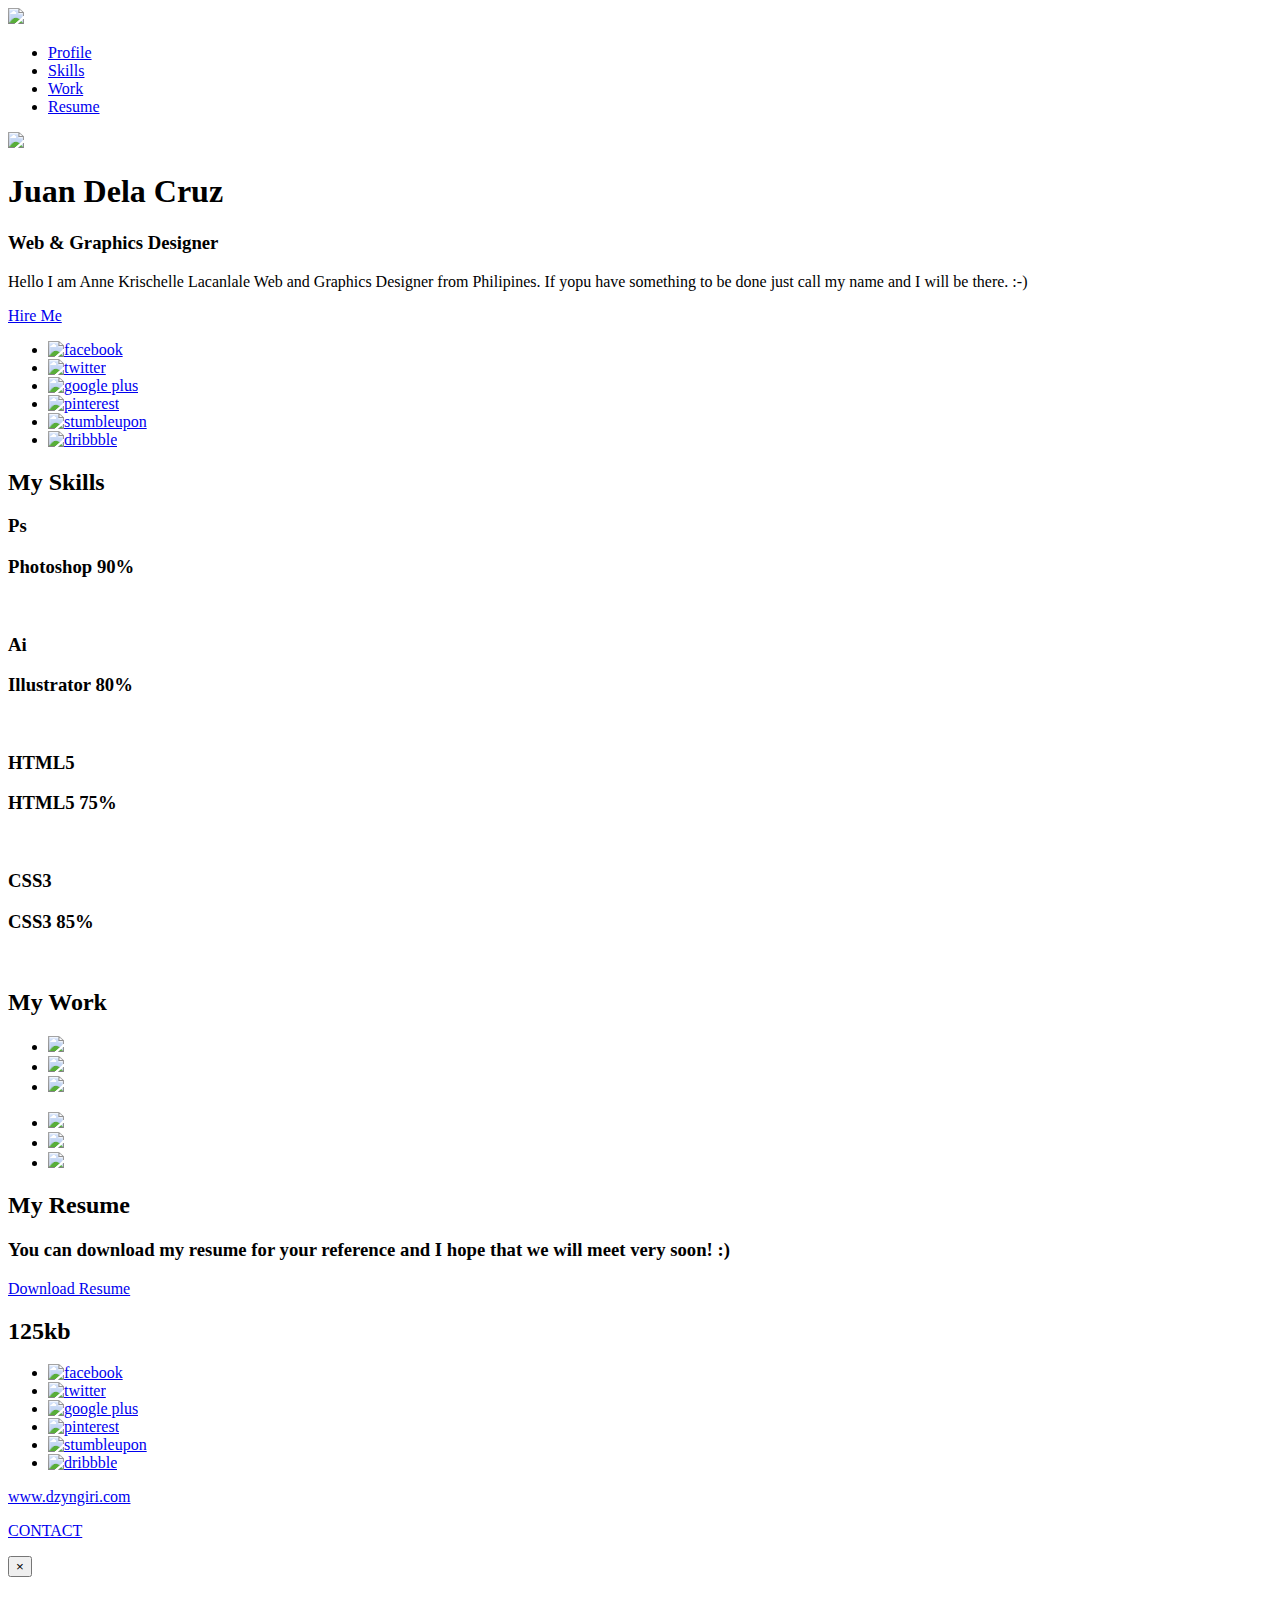
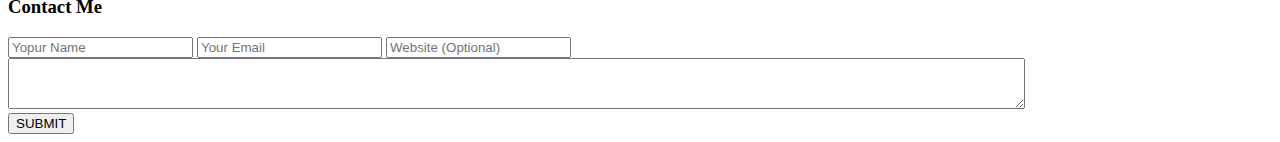
==== index.html @ 9a02bb79 "Create index.html" ====
<!DOCTYPE html>
    <html lang="en">
    <head>
    <meta charset="utf-8">
    <title>Kaycee Lee | My Mini Portfolio</title>
    <meta name="viewport" content="width=device-width, initial-scale=1.0">
    <meta name="description" content="My Mini Design Portfolio">
    <meta name="keywords" content="responsive, bootstrap, flat design, flat ui, portfolio">
    <meta name="author" content="KayceeLee">
    <meta name="description" content="This is a responsive flat design mini portfolio for creative folks who want to showcase their work online (credits to Dzyngiri).">
    <!-- styles -->
    <link href="css/bootstrap.css" rel="stylesheet">
    <link href="css/bootstrap-responsive.css" rel="stylesheet">
    <link href="css/style-single-page.css" rel="stylesheet">
    <link href="font/css/fontello.css" rel="stylesheet">
    <link href='http://fonts.googleapis.com/css?family=Droid+Sans:400,700' rel='stylesheet' type='text/css'>
    <!-- Add jQuery library -->
    <script type="text/javascript" src="js/jquery-1.10.1.min.js"></script>
    <!-- Add fancyBox main JS and CSS files -->
    <script type="text/javascript" src="js/jquery.fancybox.js?v=2.1.5"></script>
    <link rel="stylesheet" type="text/css" href="css/jquery.fancybox.css?v=2.1.5" media="screen" />
    <script>
                $(document).ready(function() {
            $(".fancybox-thumb").fancybox({
                helpers	: {
                    title	: {
                        type: 'inside'
                    },
                    overlay : {
                                css : {
                                    'background' : 'rgba(1,1,1,0.65)'
                                }
                            }
                }
            });
        });
            </script>
    </head>
    <body>
    <div class="navbar navbar-fixed-top">
      <div class="navbar-inner">
        <div class="container"> <a class="btn btn-navbar" data-toggle="collapse" data-target=".nav-collapse"> <span class="icon-bar"></span> <span class="icon-bar"></span> <span class="icon-bar"></span> </a> <a class="brand" href="#profile"><img src="img/user.jpg"/></a>
          <ul class="nav nav-collapse pull-right">
            <li><a href="#profile"><i class="icon-user"></i> Profile</a></li>
            <li><a href="#skills"><i class="icon-trophy"></i> Skills</a></li>
            <li><a href="#work"><i class="icon-picture"></i> Work</a></li>
            <li><a href="#resume"><i class="icon-doc-text"></i> Resume</a></li>
          </ul>
          <!-- Everything you want hidden at 940px or less, place within here -->
          <div class="nav-collapse collapse">
            <!-- .nav, .navbar-search, .navbar-form, etc -->
          </div>
        </div>
      </div>
    </div>
    <div class="clearfix">
      <!--Profile container-->
      <div id="profile" class="container">
        <div class="span3"> <img src="img/mini.png"> </div>
        <div class="span5">
          <h1>Juan Dela Cruz</h1>
          <h3>Web &amp; Graphics Designer</h3>
          <p> Hello I am Anne Krischelle Lacanlale Web and Graphics Designer from Philipines. If yopu have something to be done just call my name and I will be there. :-) </p>
          <a href="#" class="hire-me"><i class="icon-paper-plane"></i> Hire Me </a>
          <div class="row social">
            <ul class="social-icons">
              <li><a href="#" target="_blank"><img src="img/fb.png" alt="facebook"></a></li>
              <li><a href="#" target="_blank"><img src="img/tw.png" alt="twitter"></a></li>
              <li><a href="#" target="_blank"><img src="img/go.png" alt="google plus"></a></li>
              <li><a href="#" target="_blank"><img src="img/pin.png" alt="pinterest"></a></li>
              <li><a href="#" target="_blank"><img src="img/st.png" alt="stumbleupon"></a></li>
              <li><a href="#" target="_blank"><img src="img/dr.png" alt="dribbble"></a></li>
            </ul>
          </div>
        </div>
        <!-- Social Icons -->
        <!-- END: Social Icons -->
      </div>
      <!--END: Profile container-->
      <!--Skills container-->
      <div id="skills" class="container">
        <h2>My Skills</h2>
        <div class="row">
          <div class="span3">
            <div class="ps">
              <h3>Ps</h3>
            </div>
          </div>
          <div class="span5">
            <h3>Photoshop <span>90%</span></h3>
            <div class="expand-bg"> <span class="expand ps2"> &nbsp; </span> </div>
          </div>
        </div>
        <div class="row">
          <div class="span3">
            <div class="ai">
              <h3>Ai</h3>
            </div>
          </div>
          <div class="span5">
            <h3>Illustrator <span>80%</span></h3>
            <div class="expand-bg"> <span class="expand ai2"> &nbsp; </span> </div>
          </div>
        </div>
        <div class="row">
          <div class="span3">
            <div class="html">
              <h3>HTML5</h3>
            </div>
          </div>
          <div class="span5">
            <h3>HTML5 <span>75%</span></h3>
            <div class="expand-bg"> <span class="expand html2"> &nbsp; </span> </div>
          </div>
        </div>
        <div class="row">
          <div class="span3">
            <div class="css">
              <h3>CSS3</h3>
            </div>
          </div>
          <div class="span5">
            <h3>CSS3 <span>85%</span></h3>
            <div class="expand-bg"> <span class="expand css2"> &nbsp; </span> </div>
          </div>
        </div>
      </div>
      <!--END: Skills container-->
      <!-- Works container -->
      <div id="work" class="container">
        <h2>My Work</h2>
        <ul class="work-images">
          <li>
            <div><a class="fancybox-thumb" rel="fancybox-thumb" href="img/1.jpg" title="Image 01"><img src="img/1-thumb.jpg" /></a></div>
          </li>
          <li>
            <div><a class="fancybox-thumb" rel="fancybox-thumb" href="img/2.jpg"><img src="img/2-thumb.jpg" /></a></div>
          </li>
          <li>
            <div><a class="fancybox-thumb" rel="fancybox-thumb" href="img/3.jpg"><img src="img/3-thumb.jpg" /></a></div>
          </li>
        </ul>
        <ul class="work-images">
          <li>
            <div><a class="fancybox-thumb" rel="fancybox-thumb" href="img/4.jpg"><img src="img/4-thumb.jpg" /></a></div>
          </li>
          <li>
            <div><a class="fancybox-thumb" rel="fancybox-thumb" href="img/5.jpg"><img src="img/5-thumb.jpg" /></a></div>
          </li>
          <li>
            <div><a class="fancybox-thumb" rel="fancybox-thumb" href="img/6.jpg"><img src="img/6-thumb.jpg" /></a></div>
          </li>
        </ul>
        <!--Dummy images by The Fox And King :: http://dribbble.com/snootyfox-->
      </div>
      <!--END: Work container-->
      <!-- Resume container -->
      <div id="resume" class="container">
        <h2>My Resume</h2>
        <h3>You can download my resume for your reference and I hope that we will meet very soon! :)</h3>
        <div class="btn-center"> <a href="#" class="hire-me"><i class="icon-download"></i> Download Resume</a>
          <h2>125kb</h2>
        </div>
      </div>
      <!--END: Resume container-->
      <!-- Social Icons -->
      <div class="row social">
        <ul class="social-icons">
          <li><a href="#" target="_blank"><img src="img/fb.png" alt="facebook"></a></li>
          <li><a href="#" target="_blank"><img src="img/tw.png" alt="twitter"></a></li>
          <li><a href="#" target="_blank"><img src="img/go.png" alt="google plus"></a></li>
          <li><a href="#" target="_blank"><img src="img/pin.png" alt="pinterest"></a></li>
          <li><a href="#" target="_blank"><img src="img/st.png" alt="stumbleupon"></a></li>
          <li><a href="#" target="_blank"><img src="img/dr.png" alt="dribbble"></a></li>
        </ul>
      </div>
      <!-- END: Social Icons -->
    </div>
    <!-- Footer -->
    <div class="footer">
      <div class="container">
        <p class="pull-left"><a href="http://dzyngiri.com">www.dzyngiri.com</a></p>
        <p class="pull-right"><a href="##myModal" role="button" data-toggle="modal"> <i class="icon-mail"></i> CONTACT</a></p>
      </div>
    </div>
    <!-- Contact form in Modal -->
    <!-- Modal -->
    <div id="myModal" class="modal hide fade" tabindex="-1" role="dialog" aria-labelledby="myModalLabel" aria-hidden="true">
      <div class="modal-header">
        <button type="button" class="close" data-dismiss="modal" aria-hidden="true">×</button>
        <h3 id="myModalLabel"><i class="icon-mail"></i> Contact Me</h3>
      </div>
      <div class="modal-body">
        <form>
          <input type="text" placeholder="Yopur Name">
          <input type="text" placeholder="Your Email">
          <input type="text" placeholder="Website (Optional)">
          <textarea rows="3" style="width:80%"></textarea>
          <br/>
          <button type="submit" class="btn btn-large"><i class="icon-paper-plane"></i> SUBMIT</button>
        </form>
      </div>
    </div>
    <!-- Scripts -->
    <script src="js/vertical-scroll.js"></script>
    <script src="js/bootstrap.min.js"></script>
    <script>
                $('#myModal').modal('hidden')
    </script>
    </body>
    </html>
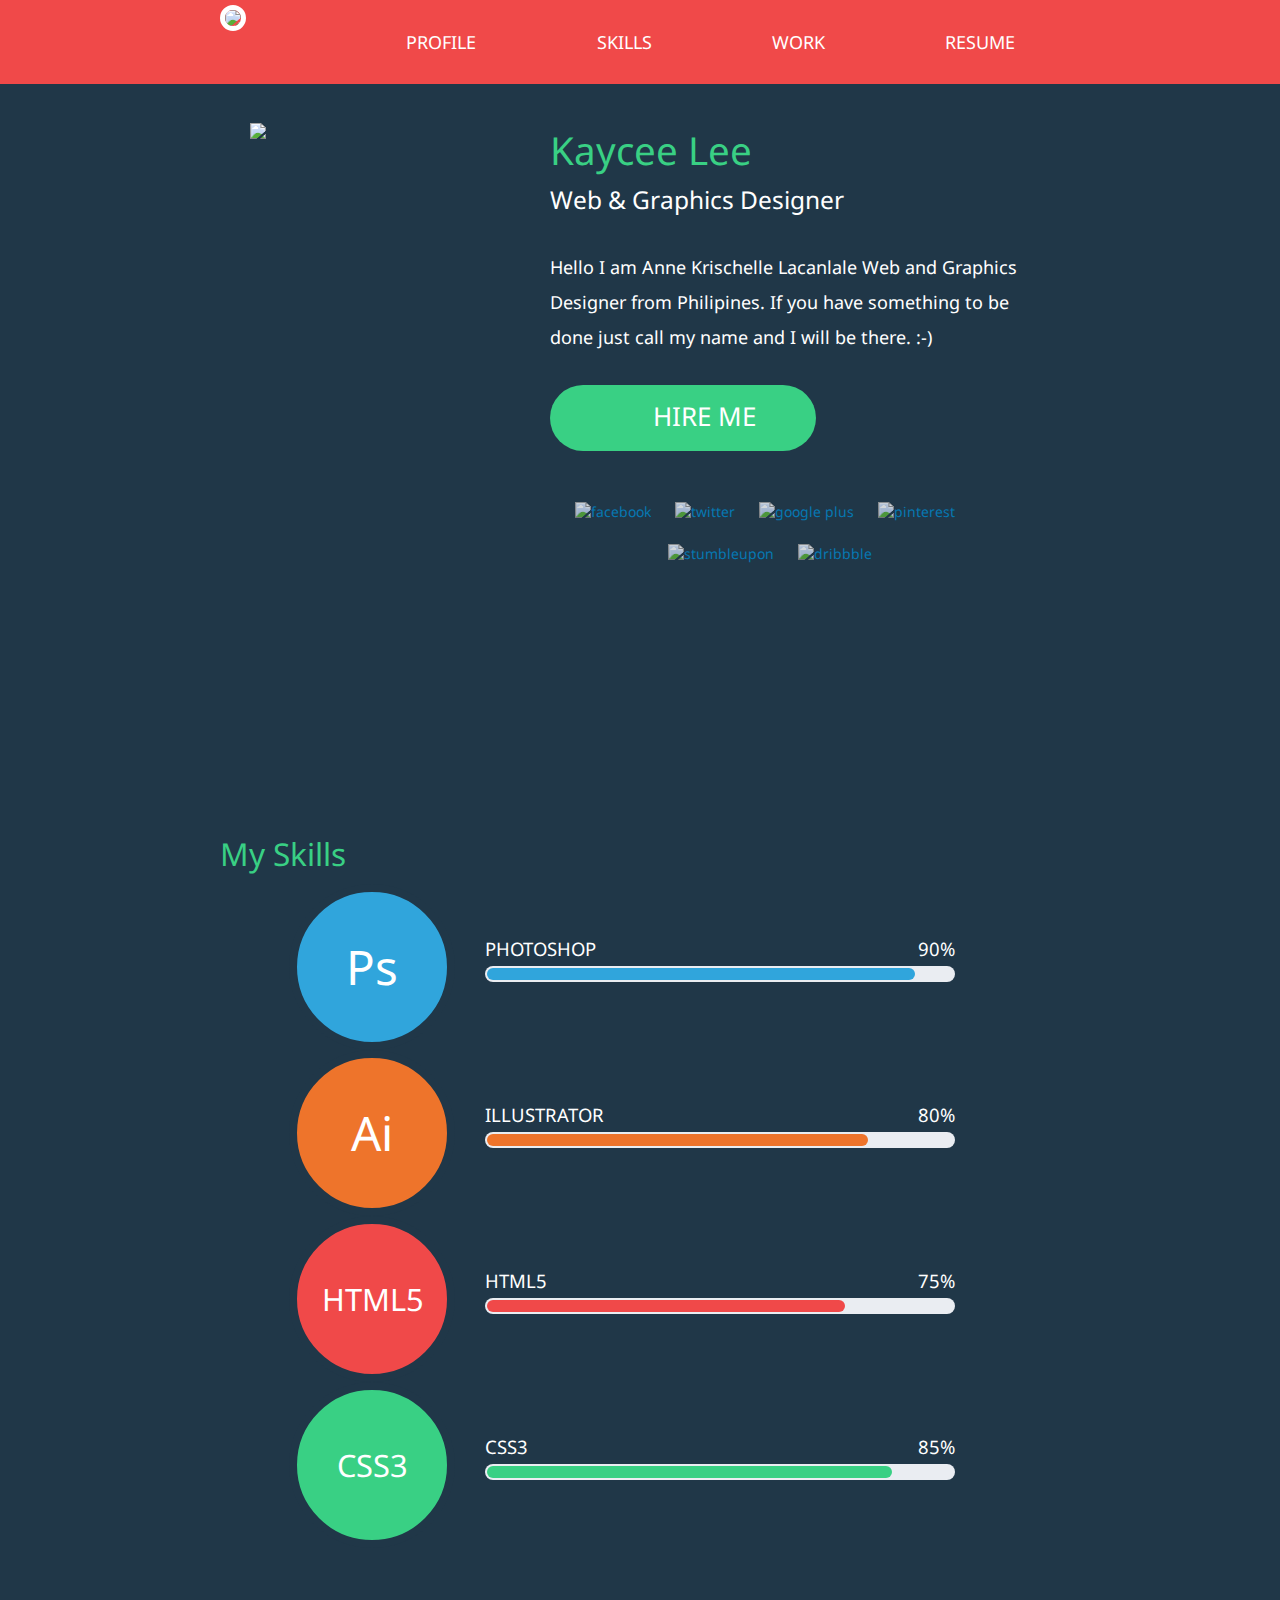
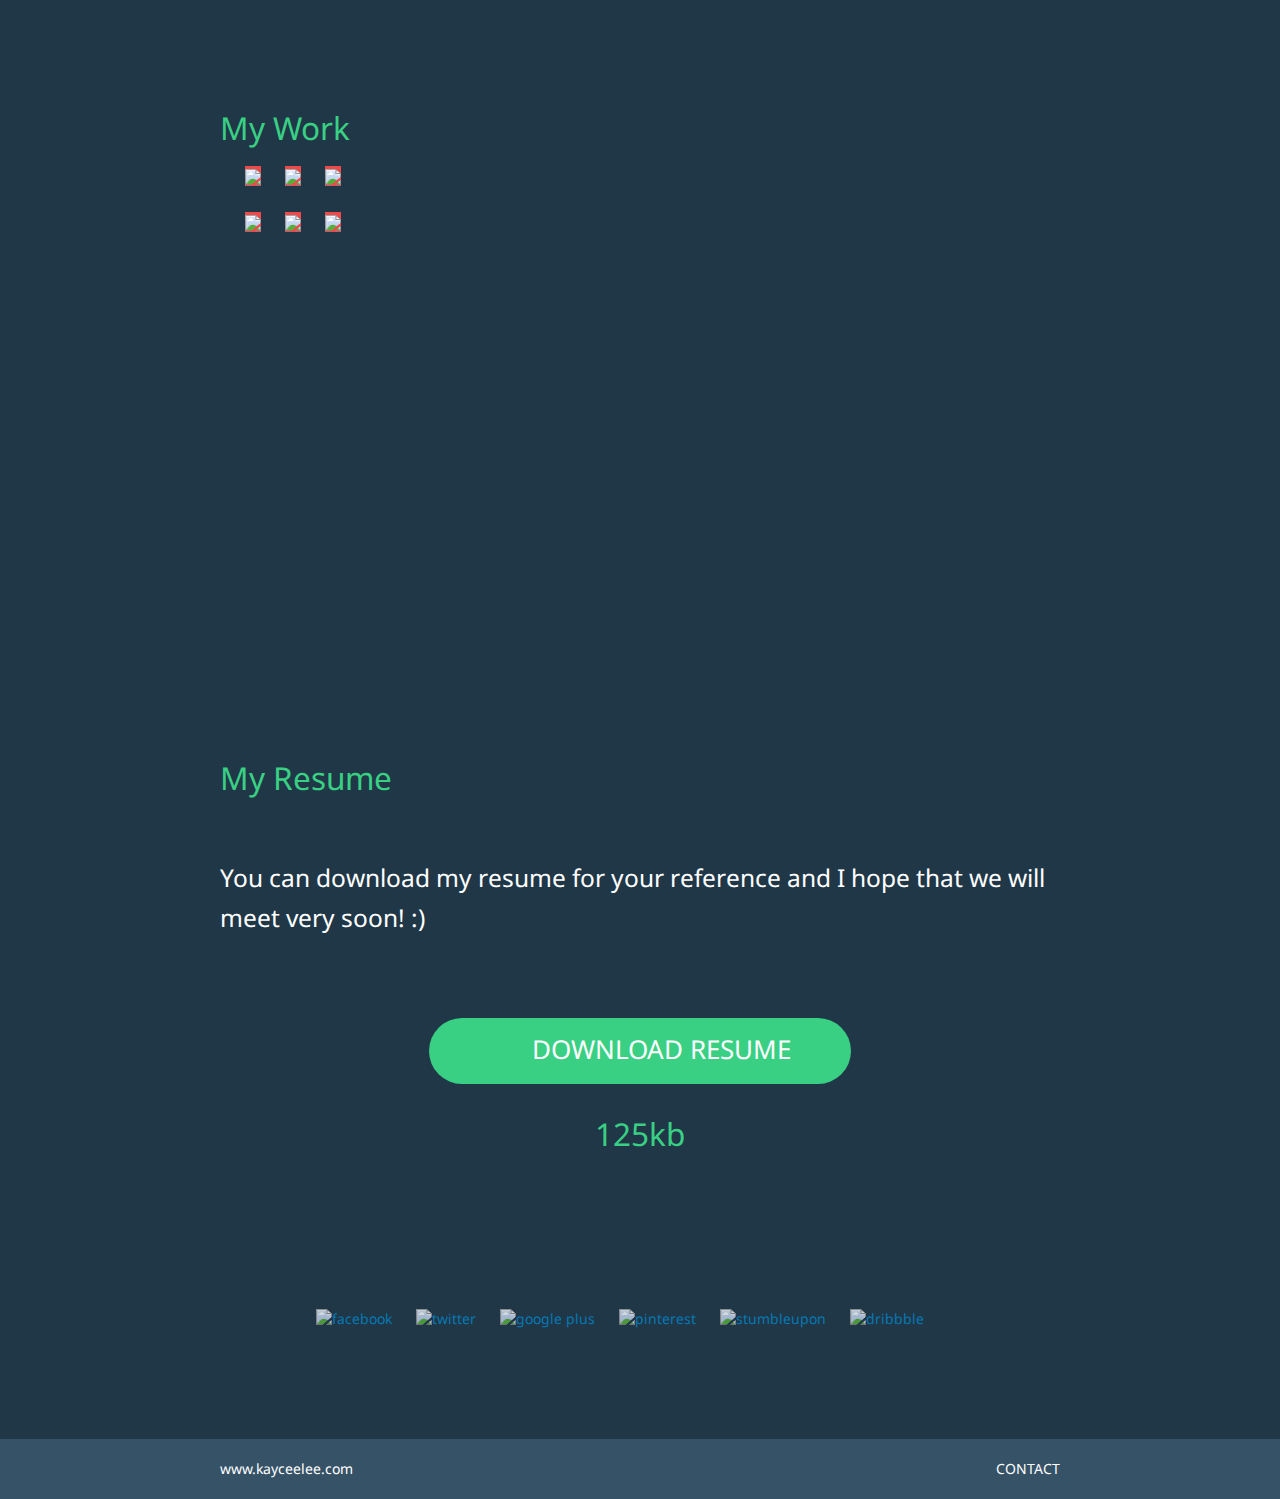
==== commit b1f092c8: "Update index.html" ====
--- a/index.html
+++ b/index.html
@@ -1,4 +1,4 @@
-    <!DOCTYPE html>
+   <!DOCTYPE html>
     <html lang="en">
     <head>
     <meta charset="utf-8">
@@ -58,18 +58,18 @@
       <div id="profile" class="container">
         <div class="span3"> <img src="img/mini.png"> </div>
         <div class="span5">
-          <h1>Juan Dela Cruz</h1>
+          <h1>Kaycee Lee</h1>
           <h3>Web &amp; Graphics Designer</h3>
-          <p> Hello I am Anne Krischelle Lacanlale Web and Graphics Designer from Philipines. If yopu have something to be done just call my name and I will be there. :-) </p>
-          <a href="#" class="hire-me"><i class="icon-paper-plane"></i> Hire Me </a>
+          <p> Hello I am Anne Krischelle Lacanlale Web and Graphics Designer from Philipines. If you have something to be done just call my name and I will be there. :-) </p>
+          <a href="#myModal" class="hire-me"><i class="icon-paper-plane"></i> Hire Me </a>
           <div class="row social">
             <ul class="social-icons">
-              <li><a href="#" target="_blank"><img src="img/fb.png" alt="facebook"></a></li>
-              <li><a href="#" target="_blank"><img src="img/tw.png" alt="twitter"></a></li>
-              <li><a href="#" target="_blank"><img src="img/go.png" alt="google plus"></a></li>
-              <li><a href="#" target="_blank"><img src="img/pin.png" alt="pinterest"></a></li>
-              <li><a href="#" target="_blank"><img src="img/st.png" alt="stumbleupon"></a></li>
-              <li><a href="#" target="_blank"><img src="img/dr.png" alt="dribbble"></a></li>
+                <li><a href="https://www.facebook.com/chinita17" target="_blank"><img src="img/fb.png" alt="facebook"></a></li>
+                <li><a href="https://twitter.com/maldithalangako" target="_blank"><img src="img/tw.png" alt="twitter"></a></li>
+                <li><a href="#" target="_blank"><img src="img/go.png" alt="google plus"></a></li>
+                <li><a href="http://www.pinterest.com/extremelady21/" target="_blank"><img src="img/pin.png" alt="pinterest"></a></li>
+                <li><a href="#" target="_blank"><img src="img/st.png" alt="stumbleupon"></a></li>
+                <li><a href="#" target="_blank"><img src="img/dr.png" alt="dribbble"></a></li>
             </ul>
           </div>
         </div>
@@ -158,7 +158,7 @@
       <div id="resume" class="container">
         <h2>My Resume</h2>
         <h3>You can download my resume for your reference and I hope that we will meet very soon! :)</h3>
-        <div class="btn-center"> <a href="#" class="hire-me"><i class="icon-download"></i> Download Resume</a>
+        <div class="btn-center"> <a href="https://onedrive.live.com/embed?cid=85EF30F0E77C8309&resid=85EF30F0E77C8309%21196&authkey=AHi3ojIVgEoczB8&em=2&wdStartOn=1" class="hire-me"><i class="icon-download"></i> Download Resume</a>
           <h2>125kb</h2>
         </div>
       </div>
@@ -166,10 +166,10 @@
       <!-- Social Icons -->
       <div class="row social">
         <ul class="social-icons">
-          <li><a href="#" target="_blank"><img src="img/fb.png" alt="facebook"></a></li>
-          <li><a href="#" target="_blank"><img src="img/tw.png" alt="twitter"></a></li>
+          <li><a href="https://www.facebook.com/chinita17" target="_blank"><img src="img/fb.png" alt="facebook"></a></li>
+          <li><a href="https://twitter.com/maldithalangako" target="_blank"><img src="img/tw.png" alt="twitter"></a></li>
           <li><a href="#" target="_blank"><img src="img/go.png" alt="google plus"></a></li>
-          <li><a href="#" target="_blank"><img src="img/pin.png" alt="pinterest"></a></li>
+          <li><a href="http://www.pinterest.com/extremelady21/" target="_blank"><img src="img/pin.png" alt="pinterest"></a></li>
           <li><a href="#" target="_blank"><img src="img/st.png" alt="stumbleupon"></a></li>
           <li><a href="#" target="_blank"><img src="img/dr.png" alt="dribbble"></a></li>
         </ul>
@@ -179,7 +179,7 @@
     <!-- Footer -->
     <div class="footer">
       <div class="container">
-        <p class="pull-left"><a href="http://dzyngiri.com">www.dzyngiri.com</a></p>
+        <p class="pull-left"><a href="http://kayceelee.azurewebsites.net/">www.kayceelee.com</a></p>
         <p class="pull-right"><a href="##myModal" role="button" data-toggle="modal"> <i class="icon-mail"></i> CONTACT</a></p>
       </div>
     </div>
--- a/css/style-single-page.css
+++ b/css/style-single-page.css
@@ -0,0 +1,278 @@
+/*This stylesheet contains some custom class rather than Bootstrap*/
+		
+a.brand img {
+	border-radius:50%;
+	border:5px solid #fff;
+}
+#profile, #skills, #work, #resume {
+	padding:30px 0;
+	padding-top: 120px;
+	min-height:500px;
+}
+#profile h2, #skills h2, #work h2, #resume h2 {
+	font-weight:normal;
+	color: #39D084;
+}
+/***** Profile *****/
+	#profile h1 {
+	color:#39d084;
+	font-weight: normal;
+}
+#profile h3 {
+	color:#fff;
+	font-weight: normal;
+}
+#profile p {
+	color:#fff;
+	font-size:18px;
+	line-height: 35px;
+	margin-top: 30px;
+}
+#profile .container .span5 {
+	padding:40px 0;
+}
+a.hire-me {
+	display: inline-block;
+ *display: inline;
+	padding:20px 60px;
+	background:#39d084;
+	color:#fff;
+	text-transform:uppercase;
+	font-size:26px;
+	margin:20px 0;
+	-webkit-border-radius: 40px;
+	-moz-border-radius: 40px;
+	border-radius: 40px;
+}
+a.hire-me:hover {
+	text-decoration:none;
+	background:#11d170;
+}
+.social {
+	text-align:center;
+	padding-bottom:80px;
+}
+ul.social-icons {
+	margin:20px 0;
+}
+ul.social-icons li {
+	list-style:none;
+	display:inline-block;
+	margin:10px;
+}
+ul.social-icons li:first-child {
+	margin-left:0;
+}
+ul.social-icons li a {
+	opacity:0.8;
+}
+ul.social-icons li a:hover {
+	opacity:1;
+}
+/***** Skills *****/
+#skills .span3 {
+	width:235px;
+	overflow: hidden;
+}
+#skills .span5 {
+	text-align:left;
+	padding:47px 0;
+}
+#skills .ps, #skills .ai, #skills .html, #skills .css {
+	padding:25px;
+	width:100px;
+	height:100px;
+	-webkit-border-radius: 50%;
+	-moz-border-radius: 50%;
+	border-radius: 50%;
+	text-align:center;
+	border:8px solid #203748;
+	float:right;
+	-webkit-transition: all 0.2s linear;
+	-moz-transition: all 0.2s linear;
+	-o-transition: all 0.2s linear;
+	transition: all 0.2s linear;
+}
+#skills .ps {
+	background:#30a5dc;
+}
+#skills .ai {
+	background:#ee742b;
+}
+#skills .html {
+	background:#f04949;
+}
+#skills .css {
+	background:#39d084;
+}
+#skills .ps:hover, #skills .ai:hover, #skills .html:hover, #skills .css:hover {
+	border:8px solid #fff;
+}
+#skills .ps h3, #skills .ai h3, #skills .html h3, #skills .css h3 {
+	color:#fff;
+	font-size: 3.4em;
+	font-weight: normal;
+	line-height: 80px;
+}
+#skills .html h3, #skills .css h3 {
+	font-size: 2.2em;
+}
+.expand-bg {
+	background: none repeat scroll 0 0 #EAEDF2;
+	border-radius:16px;
+	height: 16px;
+	margin-bottom: 15px;
+	position: relative;
+	padding: 0 2px;
+}
+.expand {
+	border-radius: 10px;
+	height: 4px;
+	margin: 2px 0;
+	padding: 4px 0 4px 5px;
+	position: absolute;
+}
+#skills .span5 h3 {
+	font-size: 18.5px;
+	line-height: 15px;
+	font-weight:normal;
+	text-transform:uppercase;
+}
+#skills .span5 h3 span {
+	float:right;
+}
+.ps2 {
+	width:90%;
+	background:#30a5dc;
+	-moz-animation:html5 2s ease-out;
+	-webkit-animation:html5 2s ease-out;
+}
+.ai2 {
+	width:80%;
+	background:#ee742b;
+	-moz-animation:css3 2s ease-out;
+	-webkit-animation:css3 2s ease-out;
+}
+.html2 {
+	width:75%;
+	background:#f04949;
+	-moz-animation:jquery 2s ease-out;
+	-webkit-animation:jquery 2s ease-out;
+}
+.css2 {
+	width:85%;
+	background:#39d084;
+	-moz-animation:photoshop 2s ease-out;
+	-webkit-animation:photoshop 2s ease-out;
+}
+ @-moz-keyframes ps2 {
+0% {
+width:0px;
+}
+100% {
+width:90%;
+}
+}
+@-moz-keyframes ai2 {
+0% {
+width:0px;
+}
+100% {
+width:80%;
+}
+}
+@-moz-keyframes html2 {
+0% {
+width:0px;
+}
+100% {
+width:75%;
+}
+}
+@-moz-keyframes css2 {
+0% {
+width:0px;
+}
+100% {
+width:85%;
+}
+}
+ @-webkit-keyframes ps2 {
+0% {
+width:0px;
+}
+100% {
+width:90%;
+}
+}
+@-webkit-keyframes ai {
+0% {
+width:0px;
+}
+100% {
+width:80%;
+}
+}
+@-webkit-keyframes html {
+0% {
+width:0px;
+}
+100% {
+width:75%;
+}
+}
+@-webkit-keyframes css {
+0% {
+width:0px;
+}
+100% {
+width:85%;
+}
+}
+/**** Work container *****/
+ul.work-images li {
+	list-style:none;
+	display:inline-block;
+	margin: 8px 10px;
+ background:
+}
+ul.work-images li:first-child {
+	margin-left:0;
+}
+ul.work-images li div {
+	background:url(../img/eye.png) 50% 50% no-repeat;
+	background-color: #f04949;
+	-webkit-transition: all 0.2s linear;
+	-moz-transition: all 0.2s linear;
+	-o-transition: all 0.2s linear;
+	transition: all 0.2s linear;
+}
+ul.work-images li img {
+	-webkit-transition: all 0.2s linear;
+	-moz-transition: all 0.2s linear;
+	-o-transition: all 0.2s linear;
+	transition: all 0.2s linear;
+}
+ul.work-images li img:hover {
+	opacity:0.1;
+}
+/***** Resume container *****/
+#resume h3 {
+	margin:60px 0;
+}
+#resume .btn-center {
+	text-align:center;
+}
+.footer {
+	background:#355267;
+}
+.footer p {
+	margin:20px 0;
+}
+.footer p a {
+	color:#fff;
+	text-decoration:none;
+}
+.footer p a:hover {
+	color:#39d084;
+}
--- a/font/css/fontello.css
+++ b/font/css/fontello.css
@@ -0,0 +1,68 @@
+@font-face {
+  font-family: 'fontello';
+  src: url('../font/fontello.eot?87773380');
+  src: url('../font/fontello.eot?87773380#iefix') format('embedded-opentype'),
+       url('../font/fontello.woff?87773380') format('woff'),
+       url('../font/fontello.ttf?87773380') format('truetype'),
+       url('../font/fontello.svg?87773380#fontello') format('svg');
+  font-weight: normal;
+  font-style: normal;
+}
+/* Chrome hack: SVG is rendered more smooth in Windozze. 100% magic, uncomment if you need it. */
+/* Note, that will break hinting! In other OS-es font will be not as sharp as it could be */
+/*
+@media screen and (-webkit-min-device-pixel-ratio:0) {
+  @font-face {
+    font-family: 'fontello';
+    src: url('../font/fontello.svg?87773380#fontello') format('svg');
+  }
+}
+*/
+ 
+ [class^="icon-"]:before, [class*=" icon-"]:before {
+  font-family: "fontello";
+  font-style: normal;
+  font-weight: normal;
+  speak: none;
+ 
+  display: inline-block;
+  text-decoration: inherit;
+  width: 1em;
+  margin-right: .2em;
+  text-align: center;
+  /* opacity: .8; */
+ 
+  /* For safety - reset parent styles, that can break glyph codes*/
+  font-variant: normal;
+  text-transform: none;
+     
+  /* fix buttons height, for twitter bootstrap */
+  line-height: 1em;
+ 
+  /* Animation center compensation - margins should be symmetric */
+  /* remove if not needed */
+  margin-left: .2em;
+ 
+  /* you can be more comfortable with increased icons size */
+  /* font-size: 120%; */
+ 
+  /* Uncomment for 3D effect */
+  /* text-shadow: 1px 1px 1px rgba(127, 127, 127, 0.3); */
+}
+ 
+.icon-mail:before { content: '\e806'; } /* '' */
+.icon-cancel:before { content: '\e80f'; } /* '' */
+.icon-paper-plane:before { content: '\e804'; } /* '' */
+.icon-doc-text:before { content: '\e803'; } /* '' */
+.icon-github-circled:before { content: '\e80e'; } /* '' */
+.icon-twitter-circled:before { content: '\e808'; } /* '' */
+.icon-facebook-circled:before { content: '\e807'; } /* '' */
+.icon-gplus-circled:before { content: '\e809'; } /* '' */
+.icon-pinterest-circled:before { content: '\e80a'; } /* '' */
+.icon-linkedin-circled:before { content: '\e80b'; } /* '' */
+.icon-dribbble-circled:before { content: '\e80c'; } /* '' */
+.icon-stumbleupon-circled:before { content: '\e80d'; } /* '' */
+.icon-picture:before { content: '\e802'; } /* '' */
+.icon-trophy:before { content: '\e801'; } /* '' */
+.icon-user:before { content: '\e800'; } /* '' */
+.icon-download:before { content: '\e805'; } /* '' */
